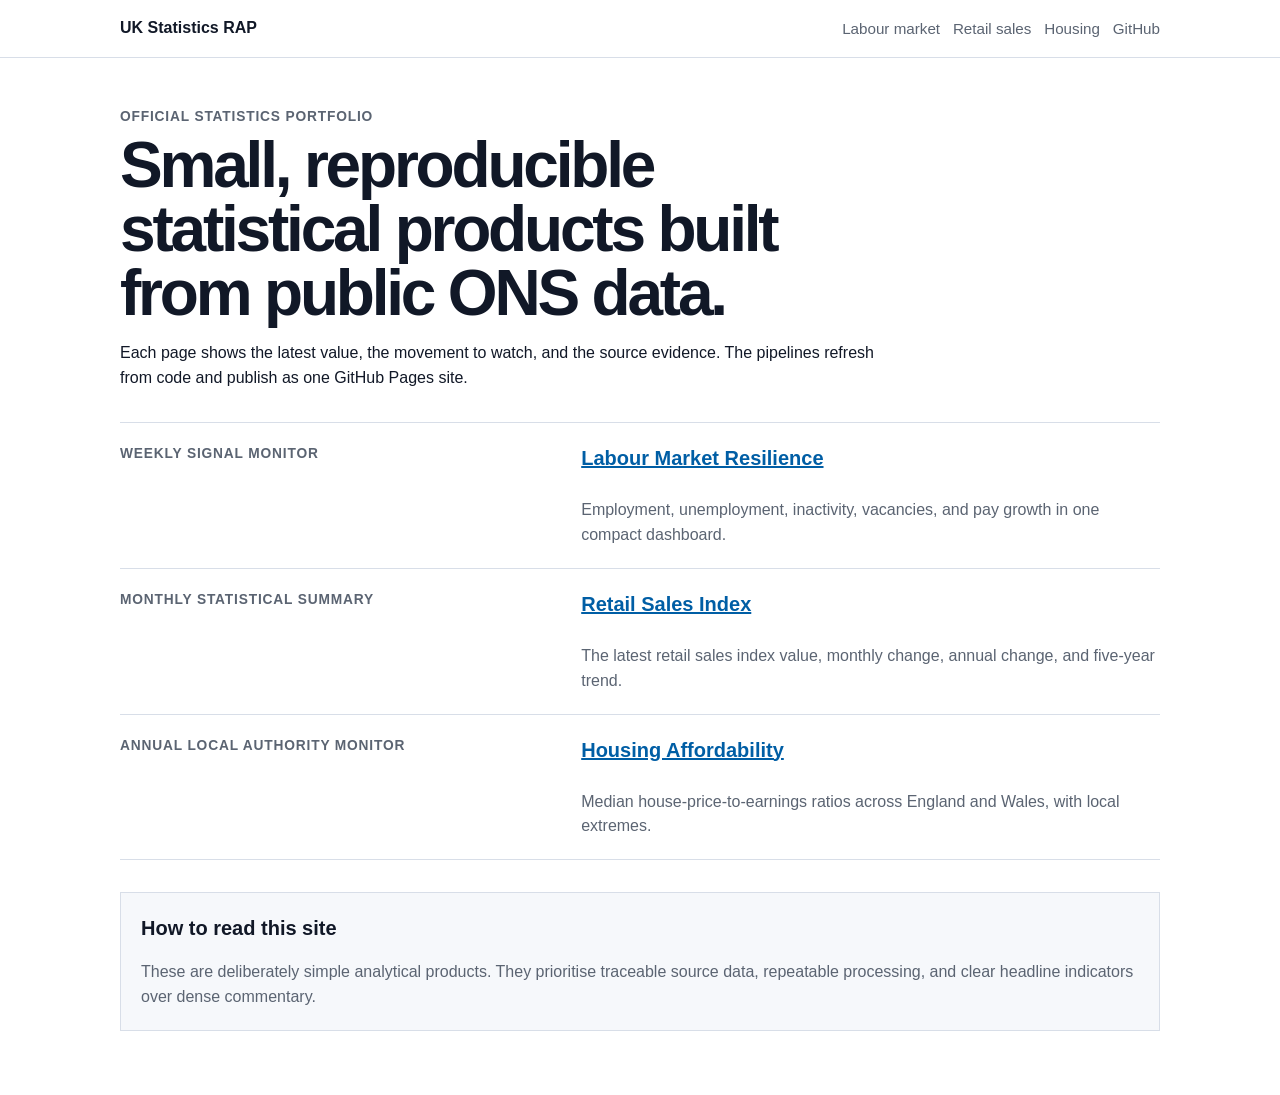
==== site/index.html @ 21666870 "Simplify Pages site design around key values" ====
<!doctype html>
<html lang="en">
<head>
  <meta charset="utf-8">
  <meta name="viewport" content="width=device-width, initial-scale=1">
  <title>UK Statistics RAP</title>
  <link rel="stylesheet" href="assets/site.css">
</head>
<body>
  <header class="site-header">
    <a class="brand" href="./">UK Statistics RAP</a>
    <nav aria-label="Primary navigation">
      <a href="./uk-labour-market-resilience-monitor/">Labour market</a>
      <a href="./ons-retail-sales-rap/">Retail sales</a>
      <a href="./uk-housing-affordability-monitor/">Housing</a>
      <a href="https://github.com/washwalk/uk-statistics-rap">GitHub</a>
    </nav>
  </header>

  <main>
    <section class="intro">
      <p class="eyebrow">Official statistics portfolio</p>
      <h1>Small, reproducible statistical products built from public ONS data.</h1>
      <p>Each page shows the latest value, the movement to watch, and the source evidence. The pipelines refresh from code and publish as one GitHub Pages site.</p>
    </section>

    <section class="report-list" aria-label="Reports">
      <article>
        <p class="label">Weekly signal monitor</p>
        <h2><a href="./uk-labour-market-resilience-monitor/">Labour Market Resilience</a></h2>
        <p>Employment, unemployment, inactivity, vacancies, and pay growth in one compact dashboard.</p>
      </article>

      <article>
        <p class="label">Monthly statistical summary</p>
        <h2><a href="./ons-retail-sales-rap/">Retail Sales Index</a></h2>
        <p>The latest retail sales index value, monthly change, annual change, and five-year trend.</p>
      </article>

      <article>
        <p class="label">Annual local authority monitor</p>
        <h2><a href="./uk-housing-affordability-monitor/">Housing Affordability</a></h2>
        <p>Median house-price-to-earnings ratios across England and Wales, with local extremes.</p>
      </article>
    </section>

    <section class="note">
      <h2>How to read this site</h2>
      <p>These are deliberately simple analytical products. They prioritise traceable source data, repeatable processing, and clear headline indicators over dense commentary.</p>
    </section>
  </main>
</body>
</html>
---- site/assets/site.css ----
:root {
  --bg: #ffffff;
  --ink: #111827;
  --muted: #5b6472;
  --line: #d8dee8;
  --accent: #005ea5;
  --soft: #f6f8fb;
}

* {
  box-sizing: border-box;
}

body {
  margin: 0;
  background: var(--bg);
  color: var(--ink);
  font-family: Arial, Helvetica, sans-serif;
  line-height: 1.55;
}

a {
  color: var(--accent);
}

.site-header {
  display: flex;
  align-items: center;
  justify-content: space-between;
  gap: 1rem;
  border-bottom: 1px solid var(--line);
  padding: 1rem max(1rem, calc((100vw - 1040px) / 2));
}

.brand {
  color: var(--ink);
  font-weight: 700;
  text-decoration: none;
}

nav {
  display: flex;
  flex-wrap: wrap;
  gap: 0.8rem;
  font-size: 0.95rem;
}

nav a {
  color: var(--muted);
  text-decoration: none;
}

nav a:hover {
  color: var(--accent);
  text-decoration: underline;
}

main {
  width: min(1040px, calc(100% - 2rem));
  margin: 0 auto;
  padding: 3rem 0 4rem;
}

.intro {
  max-width: 780px;
  margin-bottom: 2rem;
}

.eyebrow,
.label {
  color: var(--muted);
  font-size: 0.86rem;
  font-weight: 700;
  letter-spacing: 0.06em;
  margin: 0 0 0.35rem;
  text-transform: uppercase;
}

h1 {
  font-size: clamp(2rem, 5vw, 4rem);
  letter-spacing: -0.05em;
  line-height: 1;
  margin: 0 0 1rem;
}

h2 {
  font-size: 1.25rem;
  margin: 0 0 0.5rem;
}

.report-list {
  border-top: 1px solid var(--line);
}

.report-list article {
  display: grid;
  grid-template-columns: minmax(0, 1fr) minmax(0, 1.3fr);
  gap: 1rem;
  border-bottom: 1px solid var(--line);
  padding: 1.25rem 0;
}

.report-list .label {
  grid-column: 1;
}

.report-list h2,
.report-list p:not(.label) {
  grid-column: 2;
}

.report-list p:not(.label) {
  color: var(--muted);
  margin: 0;
}

.note {
  background: var(--soft);
  border: 1px solid var(--line);
  margin-top: 2rem;
  padding: 1.25rem;
}

.note p {
  color: var(--muted);
  margin-bottom: 0;
}

@media (max-width: 720px) {
  .site-header,
  .report-list article {
    display: block;
  }

  nav {
    margin-top: 0.75rem;
  }

  .report-list h2,
  .report-list p:not(.label) {
    grid-column: auto;
  }
}
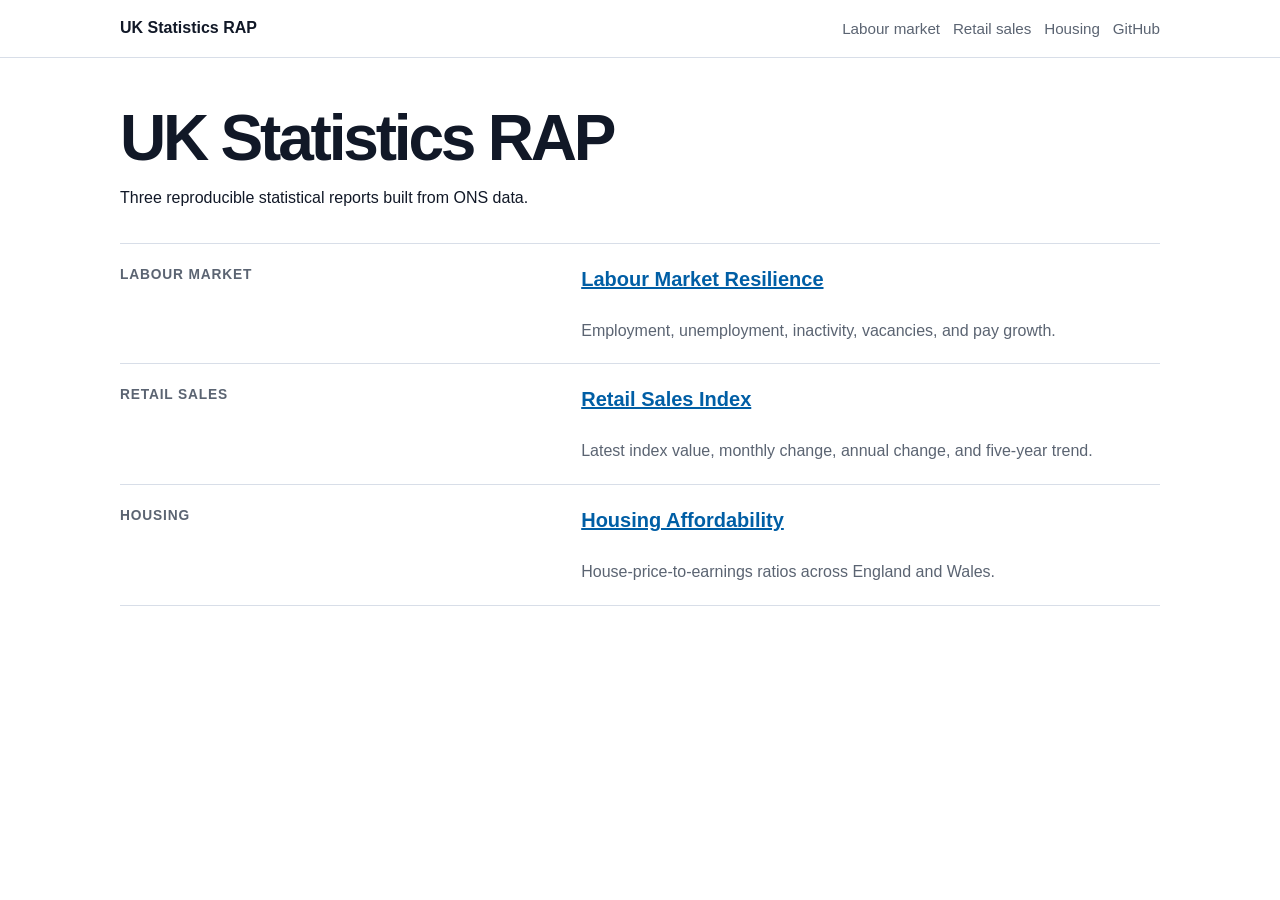
==== commit a82e4356: "Tighten Pages report headings and copy" ====
--- a/site/index.html
+++ b/site/index.html
@@ -19,34 +19,28 @@
 
   <main>
     <section class="intro">
-      <p class="eyebrow">Official statistics portfolio</p>
-      <h1>Small, reproducible statistical products built from public ONS data.</h1>
-      <p>Each page shows the latest value, the movement to watch, and the source evidence. The pipelines refresh from code and publish as one GitHub Pages site.</p>
+      <h1>UK Statistics RAP</h1>
+      <p>Three reproducible statistical reports built from ONS data.</p>
     </section>
 
     <section class="report-list" aria-label="Reports">
       <article>
-        <p class="label">Weekly signal monitor</p>
+        <p class="label">Labour market</p>
         <h2><a href="./uk-labour-market-resilience-monitor/">Labour Market Resilience</a></h2>
-        <p>Employment, unemployment, inactivity, vacancies, and pay growth in one compact dashboard.</p>
+        <p>Employment, unemployment, inactivity, vacancies, and pay growth.</p>
       </article>
 
       <article>
-        <p class="label">Monthly statistical summary</p>
+        <p class="label">Retail sales</p>
         <h2><a href="./ons-retail-sales-rap/">Retail Sales Index</a></h2>
-        <p>The latest retail sales index value, monthly change, annual change, and five-year trend.</p>
+        <p>Latest index value, monthly change, annual change, and five-year trend.</p>
       </article>
 
       <article>
-        <p class="label">Annual local authority monitor</p>
+        <p class="label">Housing</p>
         <h2><a href="./uk-housing-affordability-monitor/">Housing Affordability</a></h2>
-        <p>Median house-price-to-earnings ratios across England and Wales, with local extremes.</p>
+        <p>House-price-to-earnings ratios across England and Wales.</p>
       </article>
-    </section>
-
-    <section class="note">
-      <h2>How to read this site</h2>
-      <p>These are deliberately simple analytical products. They prioritise traceable source data, repeatable processing, and clear headline indicators over dense commentary.</p>
     </section>
   </main>
 </body>
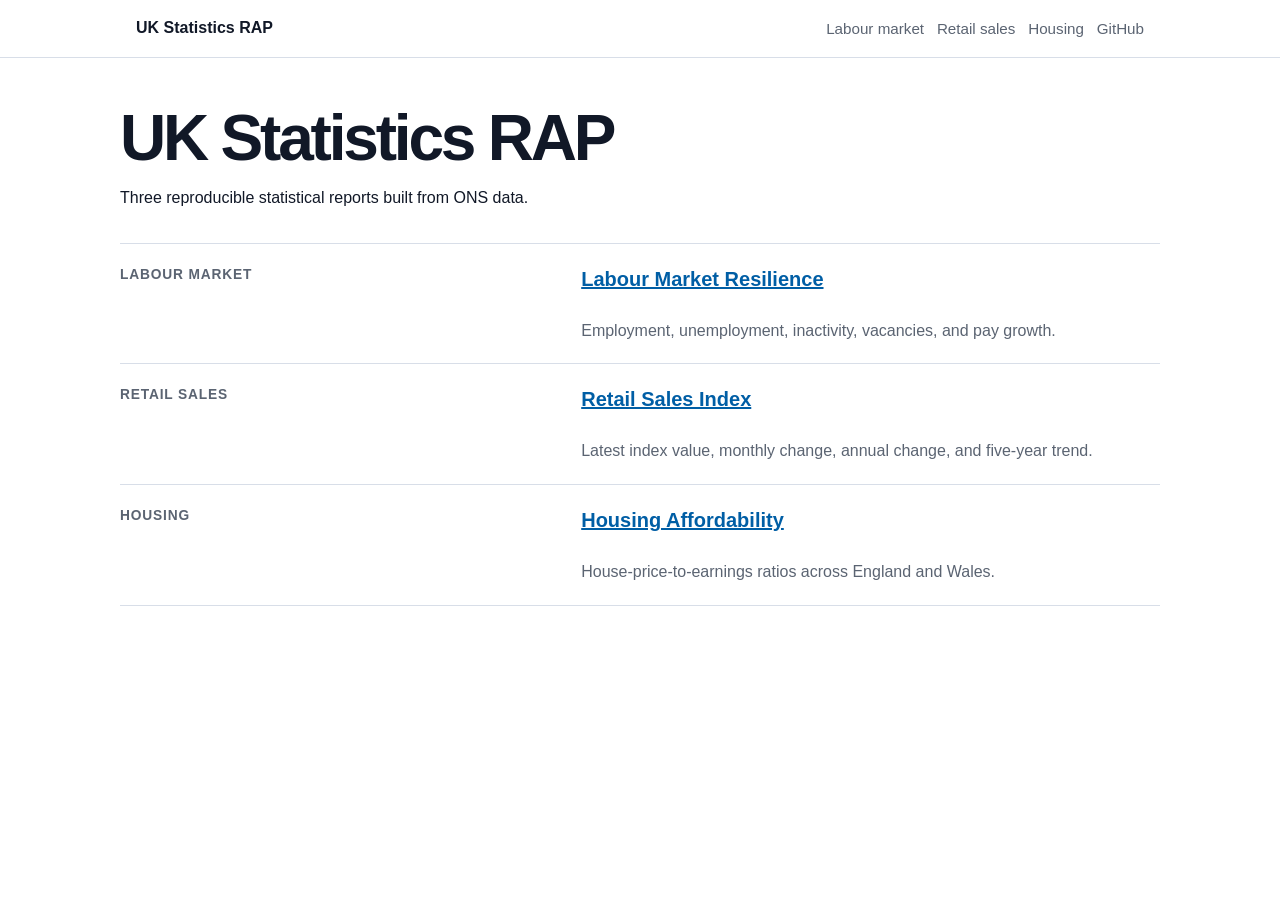
==== commit 701e365a: "Share header across statistics pages" ====
--- a/site/index.html
+++ b/site/index.html
@@ -4,17 +4,20 @@
   <meta charset="utf-8">
   <meta name="viewport" content="width=device-width, initial-scale=1">
   <title>UK Statistics RAP</title>
+  <link rel="stylesheet" href="assets/header.css">
   <link rel="stylesheet" href="assets/site.css">
 </head>
 <body>
   <header class="site-header">
-    <a class="brand" href="./">UK Statistics RAP</a>
-    <nav aria-label="Primary navigation">
-      <a href="./uk-labour-market-resilience-monitor/">Labour market</a>
-      <a href="./ons-retail-sales-rap/">Retail sales</a>
-      <a href="./uk-housing-affordability-monitor/">Housing</a>
-      <a href="https://github.com/washwalk/uk-statistics-rap">GitHub</a>
-    </nav>
+    <div class="site-header__inner">
+      <a class="site-header__brand" href="https://washwalk.github.io/uk-statistics-rap/">UK Statistics RAP</a>
+      <nav class="site-header__nav" aria-label="Primary navigation">
+        <a href="https://washwalk.github.io/uk-statistics-rap/uk-labour-market-resilience-monitor/">Labour market</a>
+        <a href="https://washwalk.github.io/uk-statistics-rap/ons-retail-sales-rap/">Retail sales</a>
+        <a href="https://washwalk.github.io/uk-statistics-rap/uk-housing-affordability-monitor/">Housing</a>
+        <a href="https://github.com/washwalk/uk-statistics-rap">GitHub</a>
+      </nav>
+    </div>
   </header>
 
   <main>
--- a/site/assets/header.css
+++ b/site/assets/header.css
@@ -0,0 +1,70 @@
+:root {
+  --header-ink: #111827;
+  --header-muted: #5b6472;
+  --header-line: #d8dee8;
+  --header-accent: #005ea5;
+}
+
+.site-header {
+  background: #ffffff;
+  border-bottom: 1px solid var(--header-line);
+  color: var(--header-ink);
+  font-family: Arial, Helvetica, sans-serif;
+  margin-left: calc(50% - 50vw);
+  width: 100vw;
+}
+
+.content > .site-header {
+  margin-bottom: 2rem;
+}
+
+.site-header__inner {
+  display: flex;
+  align-items: center;
+  justify-content: space-between;
+  gap: 1rem;
+  max-width: 1040px;
+  margin: 0 auto;
+  padding: 1rem;
+}
+
+.site-header__brand {
+  color: var(--header-ink);
+  font-weight: 700;
+  text-decoration: none;
+  white-space: nowrap;
+}
+
+.site-header__nav {
+  display: flex;
+  flex-wrap: wrap;
+  gap: 0.8rem;
+  font-size: 0.95rem;
+}
+
+.site-header__nav a {
+  color: var(--header-muted);
+  text-decoration: none;
+}
+
+.site-header__nav a:hover,
+.site-header__nav a:focus-visible {
+  color: var(--header-accent);
+  text-decoration: underline;
+}
+
+.site-header__brand:focus-visible,
+.site-header__nav a:focus-visible {
+  outline: 3px solid #ffdd00;
+  outline-offset: 0.18rem;
+}
+
+@media (max-width: 720px) {
+  .site-header__inner {
+    display: block;
+  }
+
+  .site-header__nav {
+    margin-top: 0.75rem;
+  }
+}
--- a/site/assets/site.css
+++ b/site/assets/site.css
@@ -21,38 +21,6 @@
 
 a {
   color: var(--accent);
-}
-
-.site-header {
-  display: flex;
-  align-items: center;
-  justify-content: space-between;
-  gap: 1rem;
-  border-bottom: 1px solid var(--line);
-  padding: 1rem max(1rem, calc((100vw - 1040px) / 2));
-}
-
-.brand {
-  color: var(--ink);
-  font-weight: 700;
-  text-decoration: none;
-}
-
-nav {
-  display: flex;
-  flex-wrap: wrap;
-  gap: 0.8rem;
-  font-size: 0.95rem;
-}
-
-nav a {
-  color: var(--muted);
-  text-decoration: none;
-}
-
-nav a:hover {
-  color: var(--accent);
-  text-decoration: underline;
 }
 
 main {
@@ -127,13 +95,8 @@
 }
 
 @media (max-width: 720px) {
-  .site-header,
   .report-list article {
     display: block;
-  }
-
-  nav {
-    margin-top: 0.75rem;
   }
 
   .report-list h2,
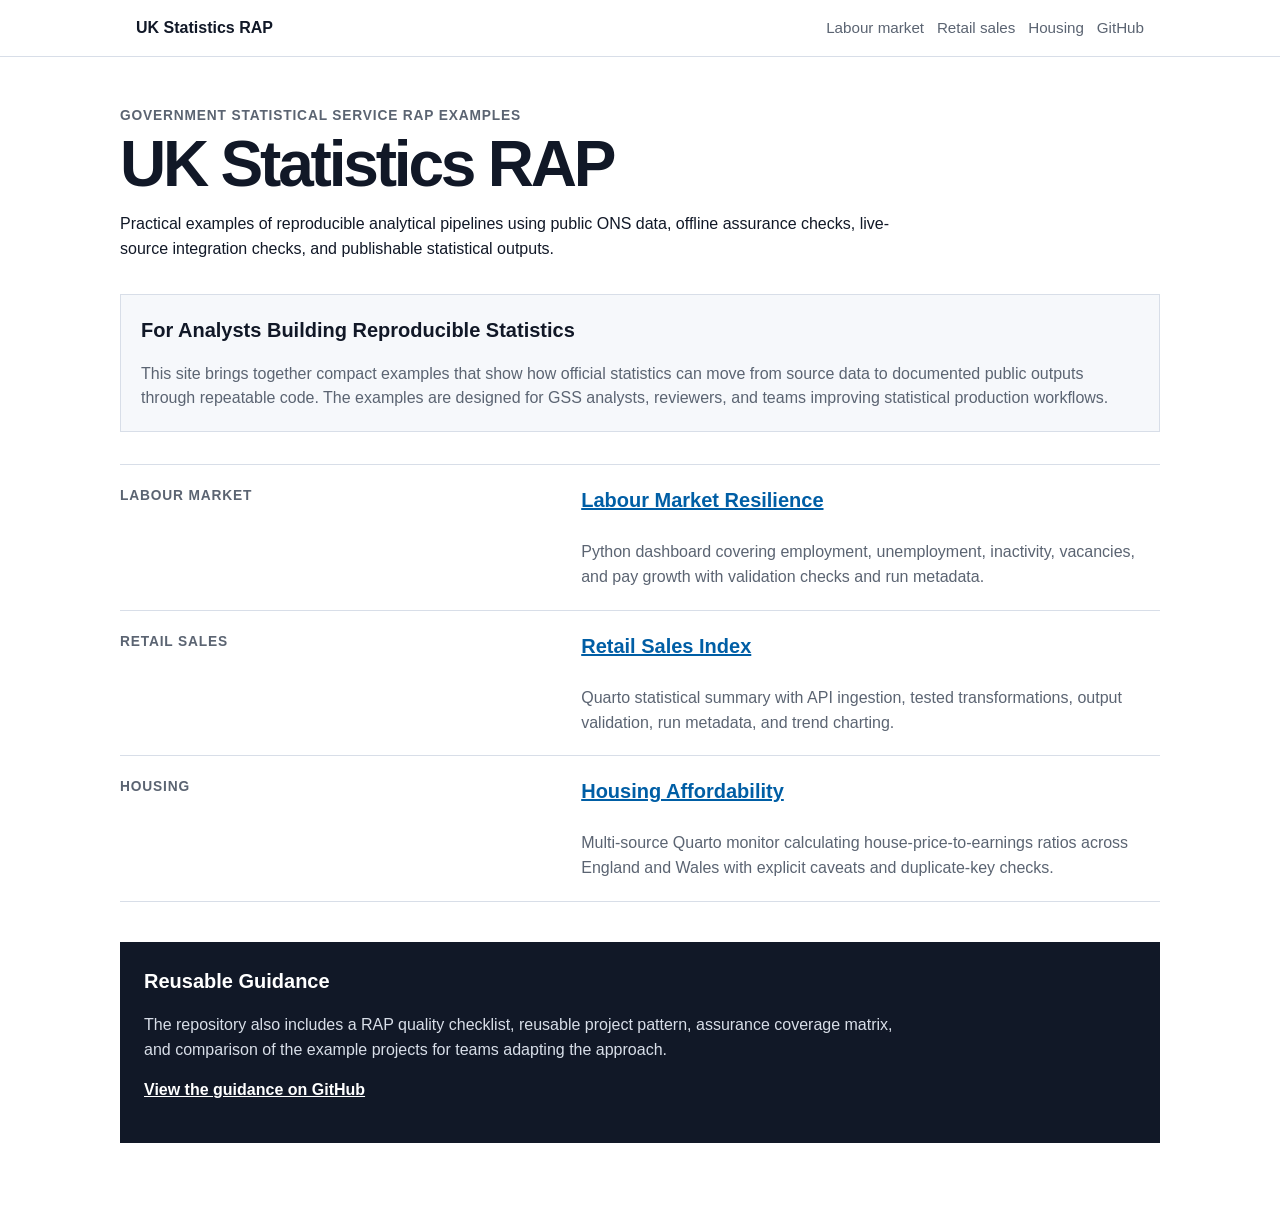
==== commit a3c59de5: "Add reusable GSS RAP starter pack" ====
--- a/site/index.html
+++ b/site/index.html
@@ -22,28 +22,40 @@
 
   <main>
     <section class="intro">
+      <p class="eyebrow">Government Statistical Service RAP examples</p>
       <h1>UK Statistics RAP</h1>
-      <p>Three reproducible statistical reports built from ONS data.</p>
+      <p>Practical examples of reproducible analytical pipelines using public ONS data, offline assurance checks, live-source integration checks, and publishable statistical outputs.</p>
+    </section>
+
+    <section class="note" aria-label="Purpose">
+      <h2>For Analysts Building Reproducible Statistics</h2>
+      <p>This site brings together compact examples that show how official statistics can move from source data to documented public outputs through repeatable code. The examples are designed for GSS analysts, reviewers, and teams improving statistical production workflows.</p>
     </section>
 
     <section class="report-list" aria-label="Reports">
       <article>
         <p class="label">Labour market</p>
         <h2><a href="./uk-labour-market-resilience-monitor/">Labour Market Resilience</a></h2>
-        <p>Employment, unemployment, inactivity, vacancies, and pay growth.</p>
+        <p>Python dashboard covering employment, unemployment, inactivity, vacancies, and pay growth with validation checks and run metadata.</p>
       </article>
 
       <article>
         <p class="label">Retail sales</p>
         <h2><a href="./ons-retail-sales-rap/">Retail Sales Index</a></h2>
-        <p>Latest index value, monthly change, annual change, and five-year trend.</p>
+        <p>Quarto statistical summary with API ingestion, tested transformations, output validation, run metadata, and trend charting.</p>
       </article>
 
       <article>
         <p class="label">Housing</p>
         <h2><a href="./uk-housing-affordability-monitor/">Housing Affordability</a></h2>
-        <p>House-price-to-earnings ratios across England and Wales.</p>
+        <p>Multi-source Quarto monitor calculating house-price-to-earnings ratios across England and Wales with explicit caveats and duplicate-key checks.</p>
       </article>
+    </section>
+
+    <section class="guidance" aria-label="Reusable guidance">
+      <h2>Reusable Guidance</h2>
+      <p>The repository also includes a RAP quality checklist, reusable project pattern, assurance coverage matrix, and comparison of the example projects for teams adapting the approach.</p>
+      <p><a href="https://github.com/washwalk/uk-statistics-rap/tree/main/docs">View the guidance on GitHub</a></p>
     </section>
   </main>
 </body>
--- a/site/assets/header.css
+++ b/site/assets/header.css
@@ -8,10 +8,20 @@
 .site-header {
   background: #ffffff;
   border-bottom: 1px solid var(--header-line);
+  box-sizing: border-box;
   color: var(--header-ink);
   font-family: Arial, Helvetica, sans-serif;
+  font-size: 16px;
+  line-height: 1.5;
   margin-left: calc(50% - 50vw);
+  min-height: 57px;
   width: 100vw;
+}
+
+.site-header *,
+.site-header *::before,
+.site-header *::after {
+  box-sizing: border-box;
 }
 
 .content > .site-header {
@@ -25,12 +35,14 @@
   gap: 1rem;
   max-width: 1040px;
   margin: 0 auto;
-  padding: 1rem;
+  min-height: 56px;
+  padding: 16px;
 }
 
 .site-header__brand {
   color: var(--header-ink);
   font-weight: 700;
+  line-height: 24px;
   text-decoration: none;
   white-space: nowrap;
 }
@@ -40,10 +52,12 @@
   flex-wrap: wrap;
   gap: 0.8rem;
   font-size: 0.95rem;
+  line-height: 24px;
 }
 
 .site-header__nav a {
   color: var(--header-muted);
+  line-height: 24px;
   text-decoration: none;
 }
 
--- a/site/assets/site.css
+++ b/site/assets/site.css
@@ -85,13 +85,34 @@
 .note {
   background: var(--soft);
   border: 1px solid var(--line);
-  margin-top: 2rem;
+  margin: 2rem 0;
   padding: 1.25rem;
+}
+
+.note h2 {
+  margin-bottom: 0.4rem;
 }
 
 .note p {
   color: var(--muted);
   margin-bottom: 0;
+}
+
+.guidance {
+  background: #111827;
+  color: #ffffff;
+  margin-top: 2.5rem;
+  padding: 1.5rem;
+}
+
+.guidance p {
+  color: #d8dee8;
+  max-width: 760px;
+}
+
+.guidance a {
+  color: #ffffff;
+  font-weight: 700;
 }
 
 @media (max-width: 720px) {
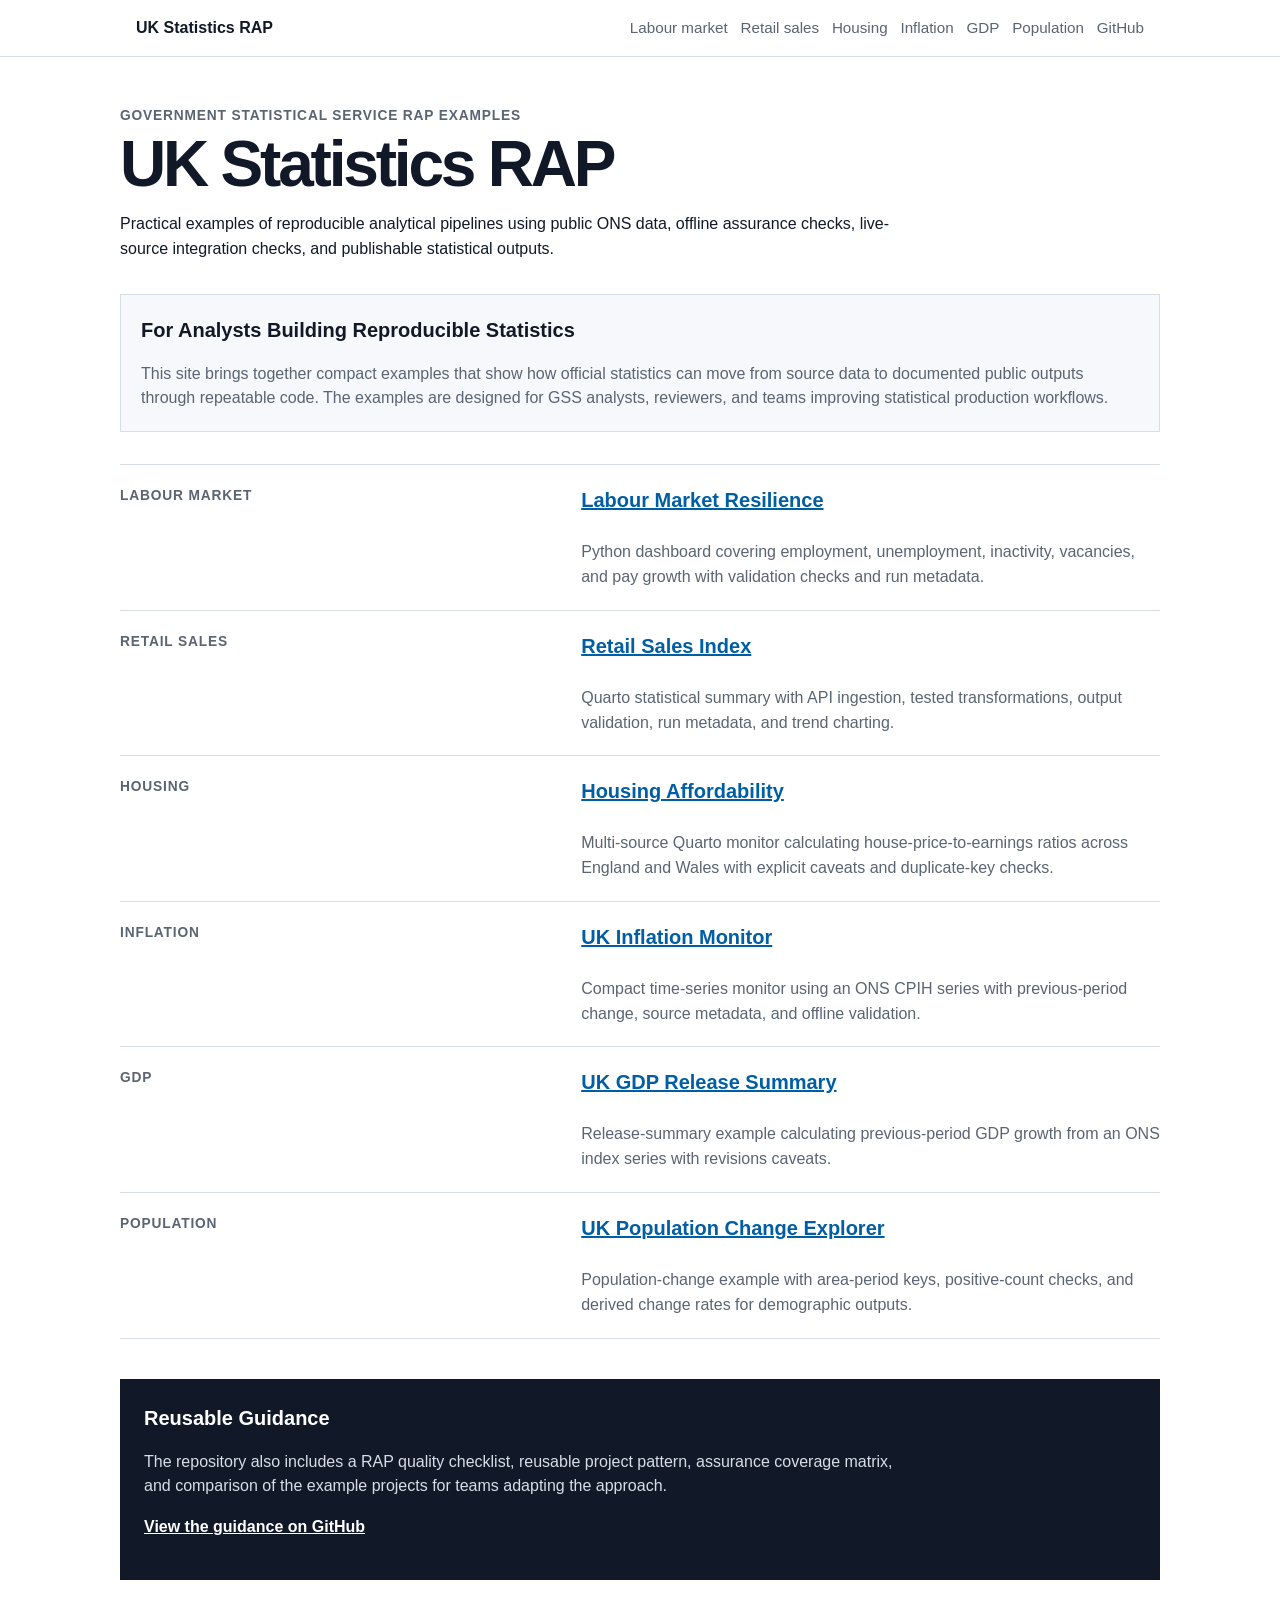
==== commit 5af696b5: "Add inflation GDP and population RAP examples" ====
--- a/site/index.html
+++ b/site/index.html
@@ -15,6 +15,9 @@
         <a href="https://washwalk.github.io/uk-statistics-rap/uk-labour-market-resilience-monitor/">Labour market</a>
         <a href="https://washwalk.github.io/uk-statistics-rap/ons-retail-sales-rap/">Retail sales</a>
         <a href="https://washwalk.github.io/uk-statistics-rap/uk-housing-affordability-monitor/">Housing</a>
+        <a href="https://washwalk.github.io/uk-statistics-rap/uk-inflation-monitor/">Inflation</a>
+        <a href="https://washwalk.github.io/uk-statistics-rap/uk-gdp-release-summary/">GDP</a>
+        <a href="https://washwalk.github.io/uk-statistics-rap/uk-population-change-explorer/">Population</a>
         <a href="https://github.com/washwalk/uk-statistics-rap">GitHub</a>
       </nav>
     </div>
@@ -50,6 +53,24 @@
         <h2><a href="./uk-housing-affordability-monitor/">Housing Affordability</a></h2>
         <p>Multi-source Quarto monitor calculating house-price-to-earnings ratios across England and Wales with explicit caveats and duplicate-key checks.</p>
       </article>
+
+      <article>
+        <p class="label">Inflation</p>
+        <h2><a href="./uk-inflation-monitor/">UK Inflation Monitor</a></h2>
+        <p>Compact time-series monitor using an ONS CPIH series with previous-period change, source metadata, and offline validation.</p>
+      </article>
+
+      <article>
+        <p class="label">GDP</p>
+        <h2><a href="./uk-gdp-release-summary/">UK GDP Release Summary</a></h2>
+        <p>Release-summary example calculating previous-period GDP growth from an ONS index series with revisions caveats.</p>
+      </article>
+
+      <article>
+        <p class="label">Population</p>
+        <h2><a href="./uk-population-change-explorer/">UK Population Change Explorer</a></h2>
+        <p>Population-change example with area-period keys, positive-count checks, and derived change rates for demographic outputs.</p>
+      </article>
     </section>
 
     <section class="guidance" aria-label="Reusable guidance">
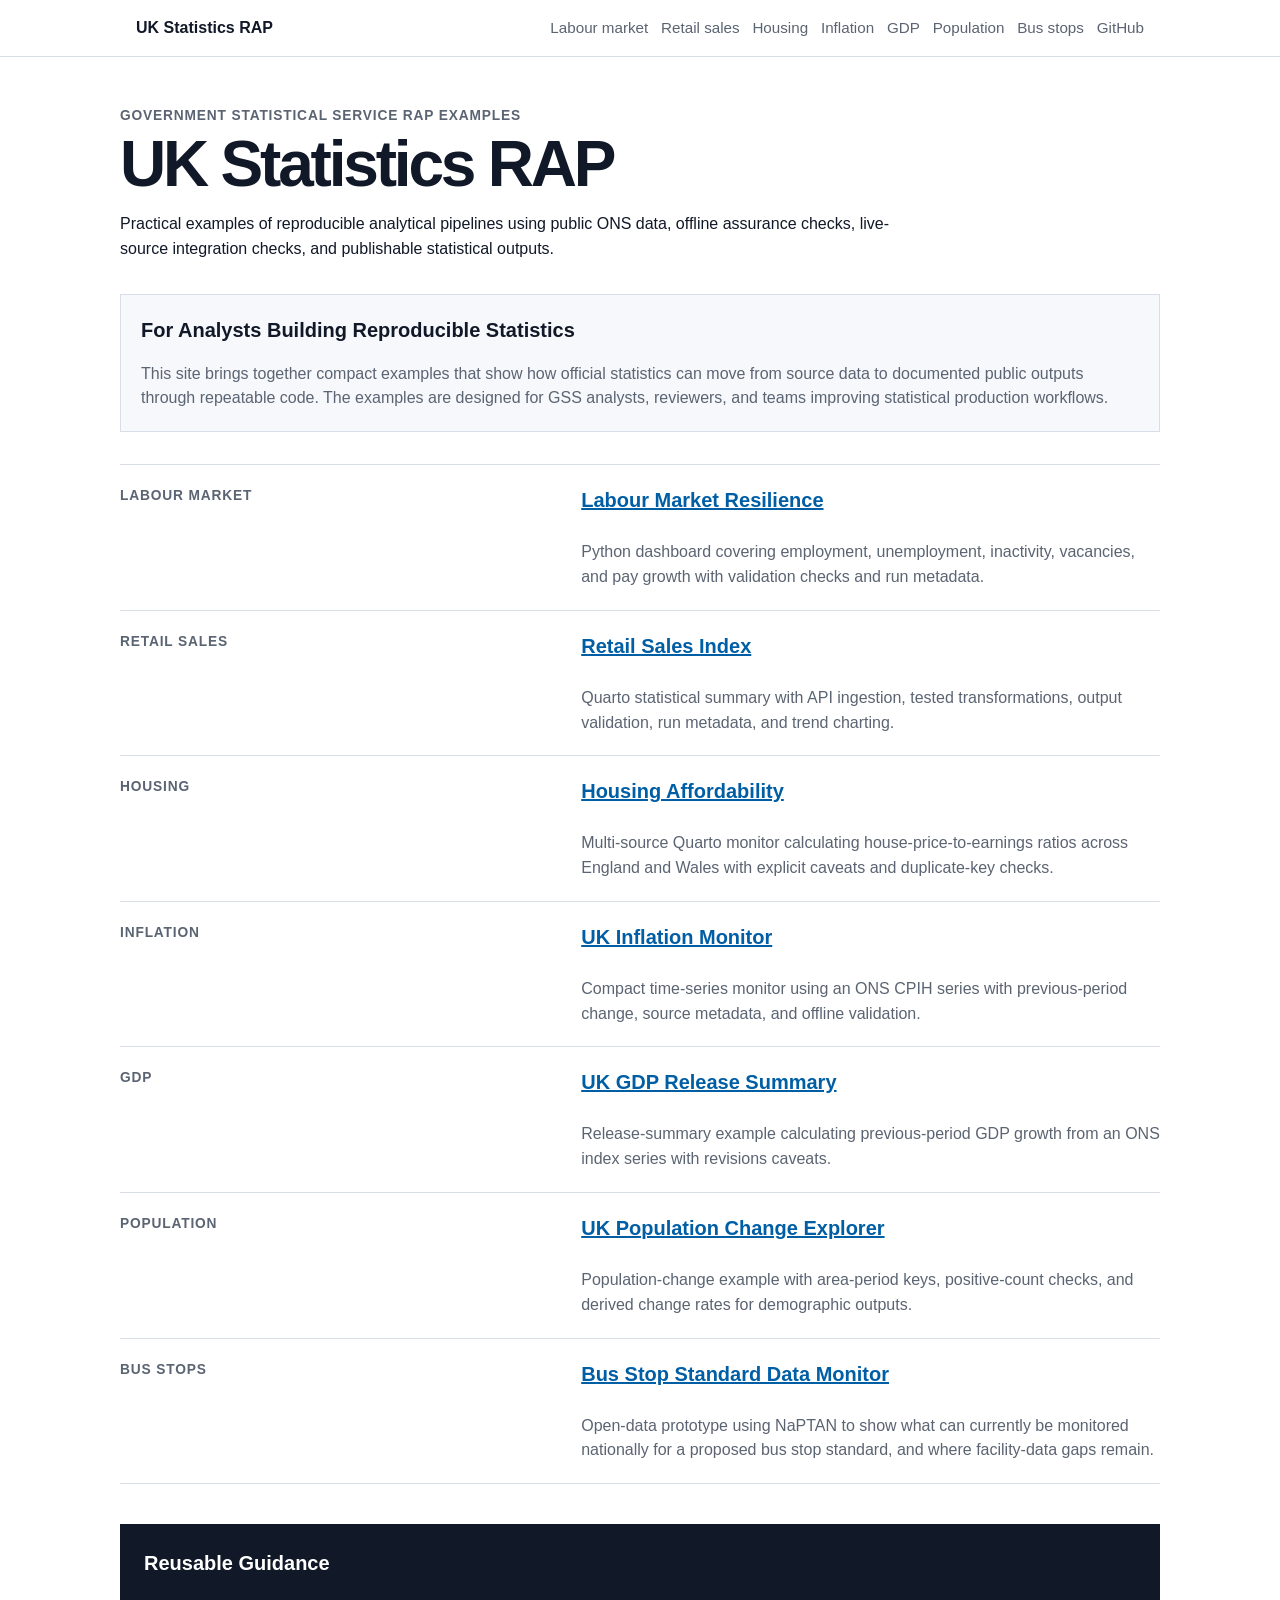
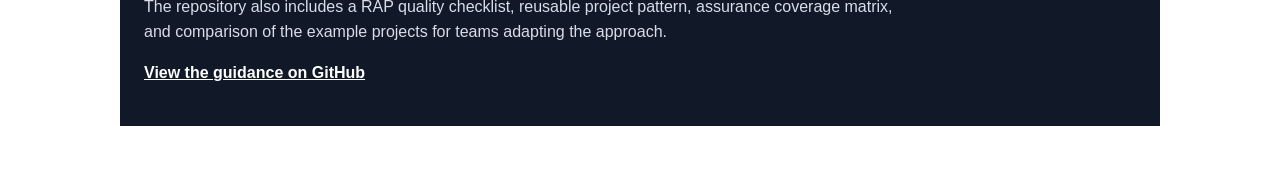
==== commit 66c4e06a: "Add bus stop standard data monitor" ====
--- a/site/index.html
+++ b/site/index.html
@@ -18,6 +18,7 @@
         <a href="https://washwalk.github.io/uk-statistics-rap/uk-inflation-monitor/">Inflation</a>
         <a href="https://washwalk.github.io/uk-statistics-rap/uk-gdp-release-summary/">GDP</a>
         <a href="https://washwalk.github.io/uk-statistics-rap/uk-population-change-explorer/">Population</a>
+        <a href="https://washwalk.github.io/uk-statistics-rap/uk-bus-stop-standard-data-monitor/">Bus stops</a>
         <a href="https://github.com/washwalk/uk-statistics-rap">GitHub</a>
       </nav>
     </div>
@@ -71,6 +72,12 @@
         <h2><a href="./uk-population-change-explorer/">UK Population Change Explorer</a></h2>
         <p>Population-change example with area-period keys, positive-count checks, and derived change rates for demographic outputs.</p>
       </article>
+
+      <article>
+        <p class="label">Bus stops</p>
+        <h2><a href="./uk-bus-stop-standard-data-monitor/">Bus Stop Standard Data Monitor</a></h2>
+        <p>Open-data prototype using NaPTAN to show what can currently be monitored nationally for a proposed bus stop standard, and where facility-data gaps remain.</p>
+      </article>
     </section>
 
     <section class="guidance" aria-label="Reusable guidance">
